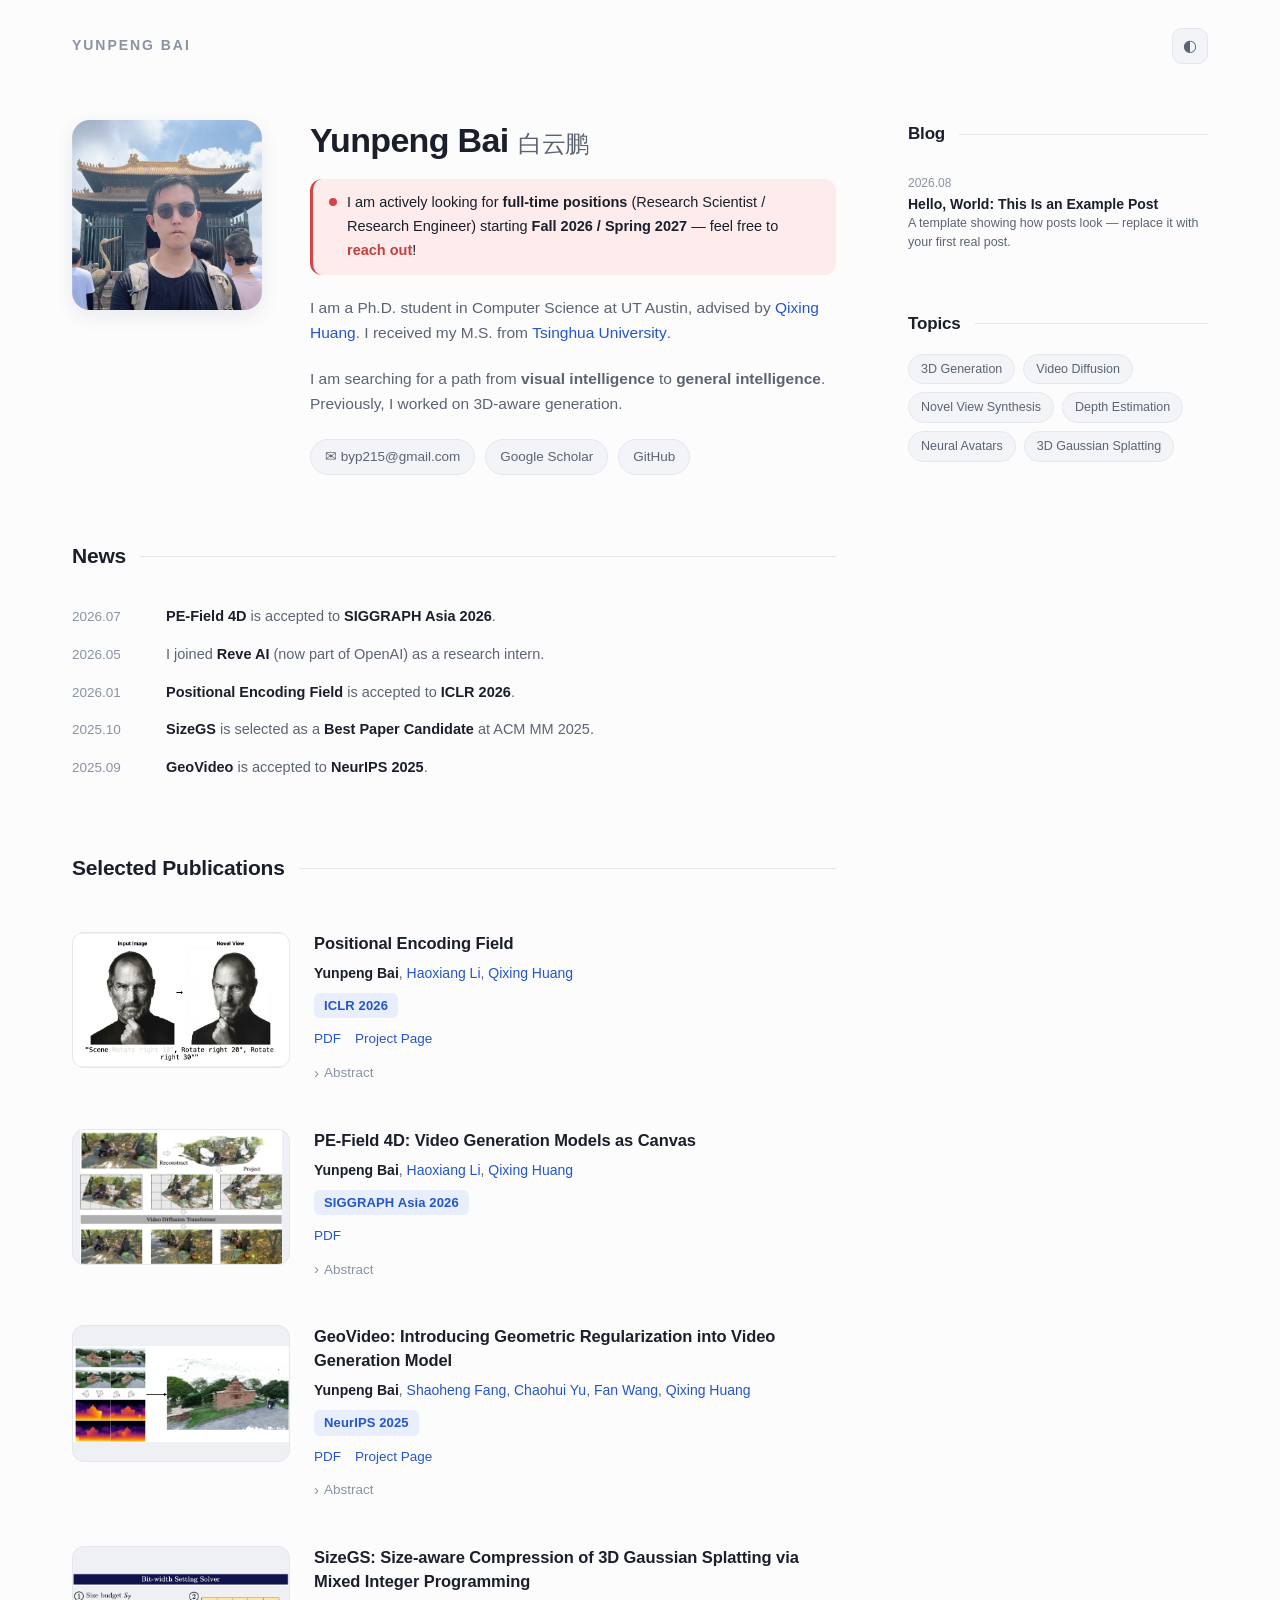
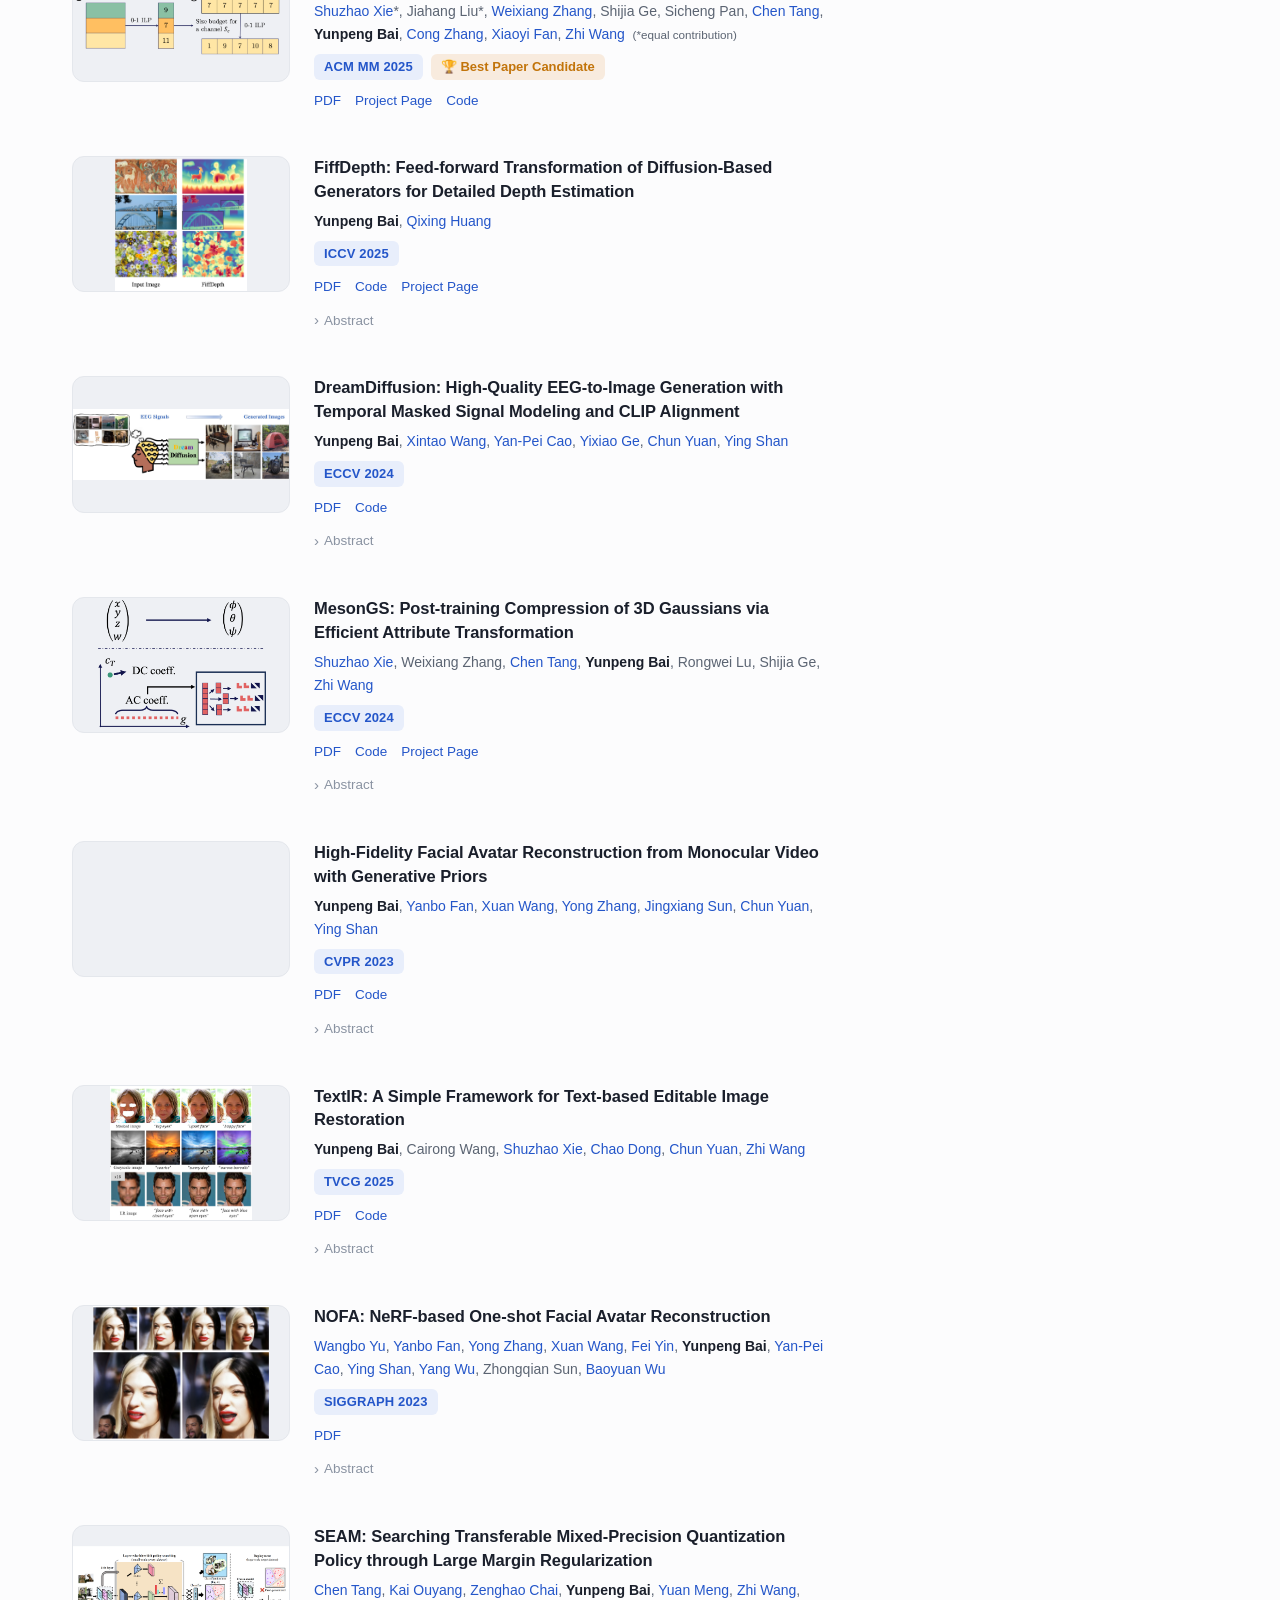
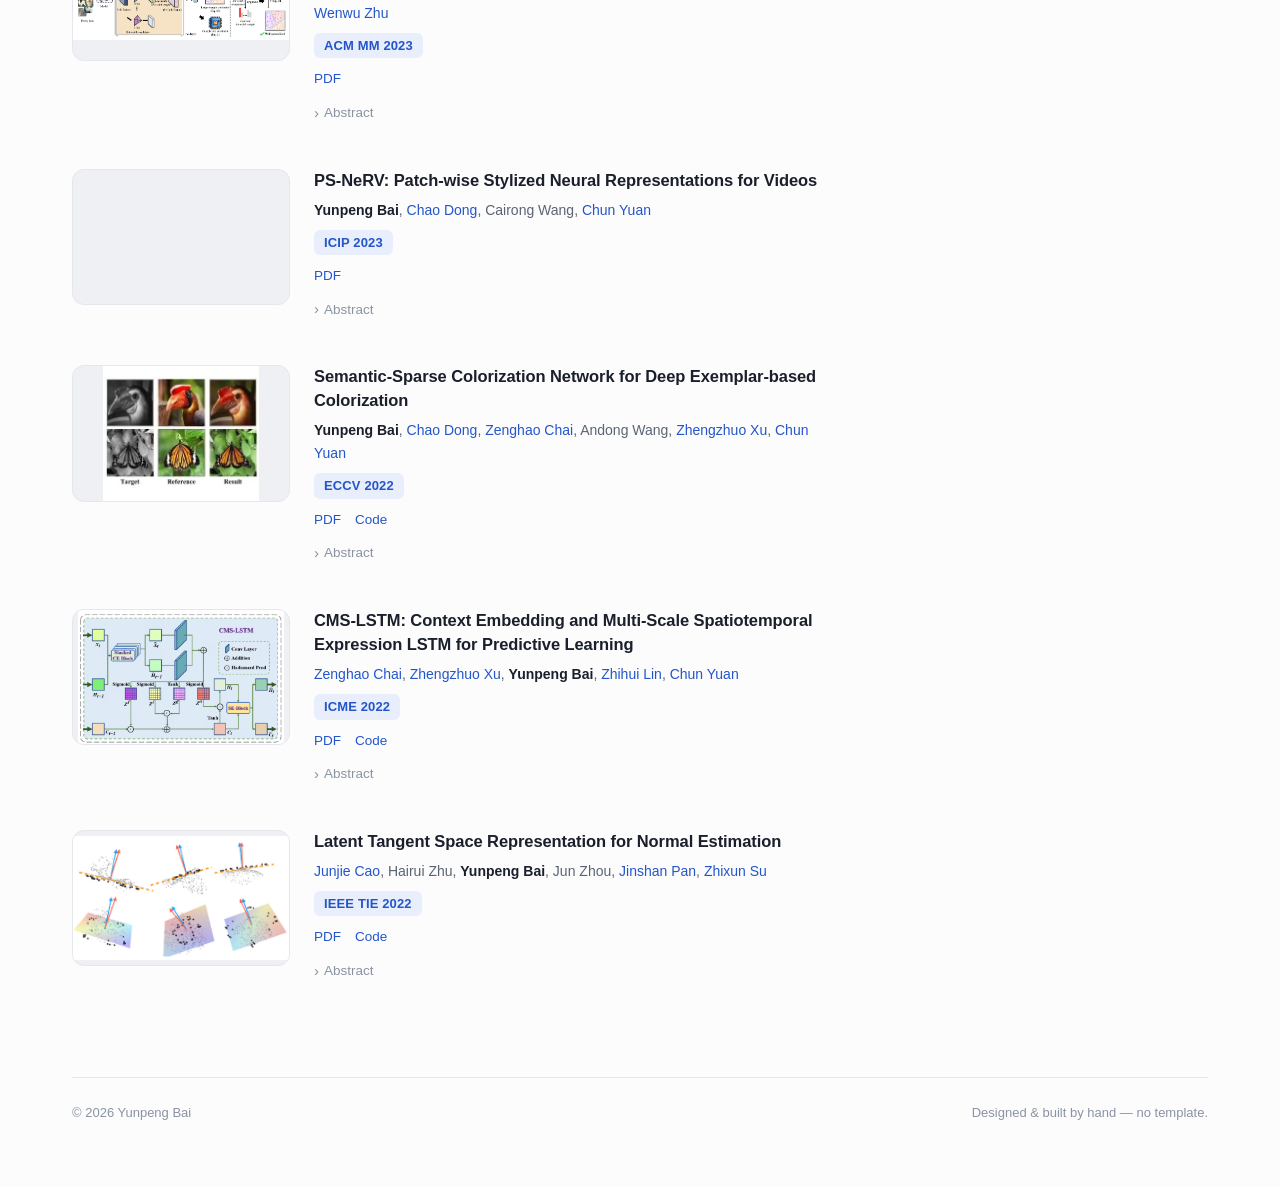
==== index.html @ dd33b870 "Add files via upload" ====
<!DOCTYPE html>
<html lang="en">
<head>
  <meta charset="UTF-8">
  <meta name="author" content="Yunpeng Bai">
  <meta name="description" content="Yunpeng Bai's Homepage">
  <meta name="keywords" content="Yunpeng Bai,白云鹏,homepage,主页,computer vision,UT Austin,Tsinghua,image generation,video generation,neural rendering">
  <meta name="viewport" content="width=device-width, initial-scale=1">
  <title>Yunpeng Bai (白云鹏)</title>
  <link rel="stylesheet" type="text/css" href="stylesheet.css">
  <script>
    // Apply saved / system theme before paint to avoid flashing
    (function () {
      var saved = localStorage.getItem("theme");
      var theme = saved || (window.matchMedia("(prefers-color-scheme: dark)").matches ? "dark" : "light");
      document.documentElement.setAttribute("data-theme", theme);
    })();
  </script>
</head>

<body>
  <div class="container">

    <header class="site-header">
      <span class="logo">YUNPENG BAI</span>
      <button class="theme-toggle" id="themeToggle" aria-label="Toggle dark mode" title="Toggle theme">◐</button>
    </header>

    <div class="layout">
    <div class="main-col">

    <!-- ================= Intro ================= -->
    <div class="intro">
      <div class="portrait">
        <img src="images/yunpeng.jpg" alt="Portrait of Yunpeng Bai">
      </div>
      <div class="intro-text">
        <h1>Yunpeng Bai<span class="cn">白云鹏</span></h1>
        <!-- <p class="tagline">Making machines see, imagine, and build the visual world in 3D.</p> -->
        <div class="hiring-banner">
          <span class="dot" aria-hidden="true"></span>
          <span>I am actively looking for <b>full-time positions</b> (Research Scientist / Research Engineer) starting <b>Fall 2026 / Spring 2027</b> — feel free to <a href="mailto:byp215@gmail.com">reach out</a>!</span>
        </div>
        <p class="bio">
          I am a Ph.D. student in Computer Science at UT Austin, advised by
          <a href="https://www.cs.utexas.edu/~huangqx/">Qixing Huang</a>.
          I received my M.S. from <a href="https://www.tsinghua.edu.cn/en/">Tsinghua University</a>.
        </p>
        <p class="bio">
          I am searching for a path from <b>visual intelligence</b> to <b>general intelligence</b>.
          Previously, I worked on 3D-aware generation.
        </p>
        <!-- Full bio, kept for later:
        <p class="bio">
          I am a Ph.D. student in Computer Science at UT Austin, advised by
          <a href="https://www.cs.utexas.edu/~huangqx/">Qixing Huang</a>.
          My interests lie in using computer algorithms to create visually striking content, with a recent focus on
          3D foundational models and 3D visual content generation.
          I previously graduated with a master's degree from <a href="https://www.tsinghua.edu.cn/en/">Tsinghua University</a>,
          where I was an outstanding graduate. During my time at Tsinghua, I interned extensively at
          <a href="https://ai.tencent.com/ailab/en/index">Tencent AI Lab</a>, where I had the privilege of working with
          several distinguished researchers, including <a href="https://xuanwangvc.github.io/">Xuan Wang</a>,
          <a href="https://yzhang2016.github.io/">Yong Zhang</a>, <a href="https://xinntao.github.io/">Xintao Wang</a> and
          <a href="https://yanpei.me/">Yan-Pei Cao</a>.
          I also work closely with Prof. <a href="https://scholar.google.com.hk/citations?user=OSDCB0UAAAAJ" target="_blank" rel="noopener">Chao Dong</a>.
        </p>
        -->

        <div class="contact-row">
          <a href="mailto:byp215@gmail.com">✉ byp215@gmail.com</a>
          <a href="https://scholar.google.com/citations?user=OJNkfm8AAAAJ&hl=en">Google Scholar</a>
          <a href="https://github.com/yunpeng1998">GitHub</a>
        </div>
      </div>
    </div>

    <!-- ================= News ================= -->
    <section id="news">
      <h2 class="section-title">News</h2>
      <ul class="news-list">
        <li><span class="date">2026.07</span><span class="what"><b>PE-Field 4D</b> is accepted to <b>SIGGRAPH Asia 2026</b>.</span></li>
        <li><span class="date">2026.05</span><span class="what">I joined <a href="https://blog.reve.com/posts/a-new-chapter-for-reve/"><b>Reve AI</b></a> (now part of OpenAI) as a research intern.</span></li>
        <li><span class="date">2026.01</span><span class="what"><b>Positional Encoding Field</b> is accepted to <b>ICLR 2026</b>.</span></li>
        <li><span class="date">2025.10</span><span class="what"><b>SizeGS</b> is selected as a <b>Best Paper Candidate</b> at ACM MM 2025.</span></li>
        <li><span class="date">2025.09</span><span class="what"><b>GeoVideo</b> is accepted to <b>NeurIPS 2025</b>.</span></li>
      </ul>
    </section>

    <!-- ================= Publications ================= -->
    <section id="publications">
      <h2 class="section-title">Selected Publications</h2>

      <article class="pub">
        <div class="pub-thumb"><img src="images/pe-field.png" alt="Positional Encoding Field"></div>
        <div class="pub-body">
          <h3 class="pub-title"><a href="https://proceedings.iclr.cc/paper_files/paper/2026/hash/88f00376aedb947af123a7868fce3e58-Abstract-Conference.html">Positional Encoding Field</a></h3>
          <p class="pub-authors"><span class="me">Yunpeng Bai</span>, <a href="https://resume.haoxiang.org/">Haoxiang Li</a>, <a href="https://www.cs.utexas.edu/~huangqx/">Qixing Huang</a></p>
          <p class="pub-venue"><span class="venue-tag">ICLR 2026</span></p>
          <p class="pub-links">
            <a href="https://proceedings.iclr.cc/paper_files/paper/2026/hash/88f00376aedb947af123a7868fce3e58-Abstract-Conference.html">PDF</a>
            <a href="https://yunpeng1998.github.io/PE-Field-HomePage/">Project Page</a>
          </p>
          <details class="pub-abstract">
            <summary>Abstract</summary>
            <p>We revisit how DiTs organize visual content and discover that patch tokens exhibit a surprising degree of independence: even when PEs are perturbed, DiTs still produce globally coherent outputs, indicating that spatial coherence is primarily governed by PEs. Motivated by this finding, we introduce the Positional Encoding Field (PE-Field), which extends positional encodings from the 2D plane to a structured 3D field. PE-Field incorporates depth-aware encodings for volumetric reasoning and hierarchical encodings for fine-grained sub-patch control, enabling DiTs to model geometry directly in 3D space. Our PE-Field–augmented DiT achieves state-of-the-art performance on single-image novel view synthesis and generalizes to controllable spatial image editing.</p>
          </details>
        </div>
      </article>

      <article class="pub">
        <div class="pub-thumb"><img src="images/papers_2556s2-file2.jpg" alt="PE-Field 4D"></div>
        <div class="pub-body">
          <h3 class="pub-title"><a href="https://arxiv.org/abs/2607.15667">PE-Field 4D: Video Generation Models as Canvas</a></h3>
          <p class="pub-authors"><span class="me">Yunpeng Bai</span>, <a href="https://resume.haoxiang.org/">Haoxiang Li</a>, <a href="https://www.cs.utexas.edu/~huangqx/">Qixing Huang</a></p>
          <p class="pub-venue"><span class="venue-tag">SIGGRAPH Asia 2026</span></p>
          <p class="pub-links">
            <a href="https://arxiv.org/abs/2607.15667">PDF</a>
          </p>
          <details class="pub-abstract">
            <summary>Abstract</summary>
            <p>We revisit the role of positional encoding in video diffusion transformers and show that it provides a useful spatial bias for geometry-aware control. If reference tokens are encoded according to their projected locations in the target view, the denoising model is encouraged to retrieve content from position-aligned regions of the input video. Building on this observation, we introduce a geometry-aware cross-attention mechanism that enables target video latent tokens to attend to structured context tokens derived from reference images or frames, with a projected positional encoding scheme that combines target-view 2D reprojection with depth-aware disambiguation.</p>
          </details>
        </div>
      </article>

      <article class="pub">
        <div class="pub-thumb"><img src="images/GeoVideo.png" alt="GeoVideo"></div>
        <div class="pub-body">
          <h3 class="pub-title"><a href="https://neurips.cc/virtual/2025/poster/117160">GeoVideo: Introducing Geometric Regularization into Video Generation Model</a></h3>
          <p class="pub-authors"><span class="me">Yunpeng Bai</span>, <a href="https://bshfang.github.io/">Shaoheng Fang</a>, <a href="https://richardych.github.io/">Chaohui Yu</a>, <a href="https://scholar.google.com/citations?user=WCRGTHsAAAAJ&hl=en">Fan Wang</a>, <a href="https://www.cs.utexas.edu/~huangqx/">Qixing Huang</a></p>
          <p class="pub-venue"><span class="venue-tag">NeurIPS 2025</span></p>
          <p class="pub-links">
            <a href="https://neurips.cc/virtual/2025/poster/117160">PDF</a>
            <a href="https://geovideo.github.io/GeoVideo/">Project Page</a>
          </p>
          <details class="pub-abstract">
            <summary>Abstract</summary>
            <p>We introduce geometric regularization losses into video generation by augmenting latent diffusion models with per-frame depth prediction. We adopt depth as the geometric representation because of the great progress in depth prediction and its compatibility with image-based latent encoders. To enforce structural consistency over time, we propose a multi-view geometric loss that aligns the predicted depth maps across frames within a shared 3D coordinate system.</p>
          </details>
        </div>
      </article>

      <article class="pub">
        <div class="pub-thumb"><img src="images/25-mm-sizegs.png" alt="SizeGS"></div>
        <div class="pub-body">
          <h3 class="pub-title"><a href="./data/25-mm-sizegs.pdf">SizeGS: Size-aware Compression of 3D Gaussian Splatting via Mixed Integer Programming</a></h3>
          <p class="pub-authors"><a href="https://shuzhaoxie.github.io/">Shuzhao Xie</a>*, Jiahang Liu*, <a href="https://weixiang-zhang.github.io">Weixiang Zhang</a>, Shijia Ge, Sicheng Pan, <a href="https://www.chentang.cc">Chen Tang</a>, <span class="me">Yunpeng Bai</span>, <a href="https://scholar.google.com/citations?user=hTBtRI0AAAAJ&hl=en">Cong Zhang</a>, <a href="https://scholar.google.com/citations?hl=en&user=z2EohmgAAAAJ&view_op=list_works&sortby=pubdate">Xiaoyi Fan</a>, <a href="http://zwang.inflexionlab.org">Zhi Wang</a> &nbsp;<small>(*equal contribution)</small></p>
          <p class="pub-venue"><span class="venue-tag">ACM MM 2025</span><a class="award-tag" href="https://whova.com/embedded/session/sa54pNCpHUFy1OTIEiEzceQu5kPuSm3dYlEnqAJdV4o%3D/4938072/?widget=primary">🏆 Best Paper Candidate</a></p>
          <p class="pub-links">
            <a href="./data/25-mm-sizegs.pdf">PDF</a>
            <a href="https://shuzhaoxie.github.io/sizegs/">Project Page</a>
            <a href="https://github.com/mmlab-sigs/sizegs">Code</a>
          </p>
        </div>
      </article>

      <article class="pub">
        <div class="pub-thumb"><img src="images/fiffdepth.png" alt="FiffDepth"></div>
        <div class="pub-body">
          <h3 class="pub-title"><a href="https://arxiv.org/abs/2412.00671">FiffDepth: Feed-forward Transformation of Diffusion-Based Generators for Detailed Depth Estimation</a></h3>
          <p class="pub-authors"><span class="me">Yunpeng Bai</span>, <a href="https://www.cs.utexas.edu/~huangqx/">Qixing Huang</a></p>
          <p class="pub-venue"><span class="venue-tag">ICCV 2025</span></p>
          <p class="pub-links">
            <a href="https://arxiv.org/abs/2412.00671">PDF</a>
            <a href="https://github.com/yunpeng1998/FiffDepth/">Code</a>
            <a href="https://yunpeng1998.github.io/FiffDepth/">Project Page</a>
          </p>
          <details class="pub-abstract">
            <summary>Abstract</summary>
            <p>We propose an efficient monocular depth estimation approach named FiffDepth, whose key feature is its use of diffusion priors. It transforms diffusion-based image generators into a feed-forward architecture for detailed depth estimation, preserving key generative features and integrating the strong generalization capabilities of models like DINOv2. FiffDepth achieves exceptional accuracy, stability, and fine-grained detail against state-of-the-art MDE approaches.</p>
          </details>
        </div>
      </article>

      <article class="pub">
        <div class="pub-thumb"><img src="images/dreamdiffusion.jpg" alt="DreamDiffusion"></div>
        <div class="pub-body">
          <h3 class="pub-title"><a href="https://arxiv.org/abs/2306.16934">DreamDiffusion: High-Quality EEG-to-Image Generation with Temporal Masked Signal Modeling and CLIP Alignment</a></h3>
          <p class="pub-authors"><span class="me">Yunpeng Bai</span>, <a href="https://xinntao.github.io/">Xintao Wang</a>, <a href="https://yanpei.me/">Yan-Pei Cao</a>, <a href="https://geyixiao.com/">Yixiao Ge</a>, <a href="https://www.sigs.tsinghua.edu.cn/yc2_en/main.htm">Chun Yuan</a>, <a href="https://scholar.google.com/citations?user=4oXBp9UAAAAJ&hl=en">Ying Shan</a></p>
          <p class="pub-venue"><span class="venue-tag">ECCV 2024</span></p>
          <p class="pub-links">
            <a href="https://arxiv.org/abs/2306.16934">PDF</a>
            <a href="https://github.com/bbaaii/DreamDiffusion">Code</a>
          </p>
          <details class="pub-abstract">
            <summary>Abstract</summary>
            <p>DreamDiffusion is the first method for generating high-quality images directly from brain electroencephalogram (EEG) signals, without the need to translate thoughts into text.</p>
          </details>
        </div>
      </article>

      <article class="pub">
        <div class="pub-thumb"><img src="images/24-eccv-mesongs.png" alt="MesonGS"></div>
        <div class="pub-body">
          <h3 class="pub-title"><a href="data/24-eccv-mesongs.pdf">MesonGS: Post-training Compression of 3D Gaussians via Efficient Attribute Transformation</a></h3>
          <p class="pub-authors"><a href="https://shuzhaoxie.github.io/">Shuzhao Xie</a>, Weixiang Zhang, <a href="https://www.chentang.cc">Chen Tang</a>, <span class="me">Yunpeng Bai</span>, Rongwei Lu, Shijia Ge, <a href="http://zwang.inflexionlab.org">Zhi Wang</a></p>
          <p class="pub-venue"><span class="venue-tag">ECCV 2024</span></p>
          <p class="pub-links">
            <a href="data/24-eccv-mesongs.pdf">PDF</a>
            <a href="https://github.com/ShuzhaoXie/MesonGS">Code</a>
            <a href="https://shuzhaoxie.github.io/mesongs/">Project Page</a>
          </p>
          <details class="pub-abstract">
            <summary>Abstract</summary>
            <p>MesonGS is a codec for post-training compression of 3D Gaussians. We introduce a measurement criterion that considers both view-dependent and view-independent factors to assess the impact of each Gaussian point on the rendering output, enabling the removal of insignificant points, and decrease the entropy of attributes through two transformations that complement subsequent entropy coding to enhance the compression rate.</p>
          </details>
        </div>
      </article>

      <article class="pub">
        <div class="pub-thumb">
          <video playsinline autoplay loop muted preload="metadata">
            <source src="images/HFA-GP.mp4">
          </video>
        </div>
        <div class="pub-body">
          <h3 class="pub-title"><a href="https://openaccess.thecvf.com/content/CVPR2023/html/Bai_High-Fidelity_Facial_Avatar_Reconstruction_From_Monocular_Video_With_Generative_Priors_CVPR_2023_paper.html">High-Fidelity Facial Avatar Reconstruction from Monocular Video with Generative Priors</a></h3>
          <p class="pub-authors"><span class="me">Yunpeng Bai</span>, <a href="https://sites.google.com/site/yanbofan0124/">Yanbo Fan</a>, <a href="https://xuanwangvc.github.io/">Xuan Wang</a>, <a href="https://yzhang2016.github.io/">Yong Zhang</a>, <a href="https://mrtornado24.github.io/">Jingxiang Sun</a>, <a href="https://www.sigs.tsinghua.edu.cn/yc2_en/main.htm">Chun Yuan</a>, <a href="https://scholar.google.com/citations?user=4oXBp9UAAAAJ&hl=en">Ying Shan</a></p>
          <p class="pub-venue"><span class="venue-tag">CVPR 2023</span></p>
          <p class="pub-links">
            <a href="https://openaccess.thecvf.com/content/CVPR2023/html/Bai_High-Fidelity_Facial_Avatar_Reconstruction_From_Monocular_Video_With_Generative_Priors_CVPR_2023_paper.html">PDF</a>
            <a href="https://github.com/bbaaii/HFA-GP">Code</a>
          </p>
          <details class="pub-abstract">
            <summary>Abstract</summary>
            <p>We propose a new method for NeRF-based facial avatar reconstruction that utilizes 3D-aware generative priors. Different from existing works that depend on a conditional deformation field for dynamic modeling, we propose to learn a personalized generative prior, formulated as a local and low-dimensional subspace in the latent space of a 3D-GAN.</p>
          </details>
        </div>
      </article>

      <article class="pub">
        <div class="pub-thumb"><img src="images/TextIR.png" alt="TextIR"></div>
        <div class="pub-body">
          <h3 class="pub-title"><a href="https://arxiv.org/abs/2302.14736">TextIR: A Simple Framework for Text-based Editable Image Restoration</a></h3>
          <p class="pub-authors"><span class="me">Yunpeng Bai</span>, Cairong Wang, <a href="https://shuzhaoxie.github.io/">Shuzhao Xie</a>, <a href="https://scholar.google.com.hk/citations?user=OSDCB0UAAAAJ" target="_blank" rel="noopener">Chao Dong</a>, <a href="https://www.sigs.tsinghua.edu.cn/yc2_en/main.htm">Chun Yuan</a>, <a href="http://zwang.inflexionlab.org">Zhi Wang</a></p>
          <p class="pub-venue"><span class="venue-tag">TVCG 2025</span></p>
          <p class="pub-links">
            <a href="https://arxiv.org/abs/2302.14736">PDF</a>
            <a href="https://github.com/yunpeng1998/TextIR">Code</a>
          </p>
          <details class="pub-abstract">
            <summary>Abstract</summary>
            <p>We design an effective framework that allows the user to control the restoration process of degraded images with text descriptions, using CLIP's text-image feature compatibility to alleviate the difficulty of fusing text and image features. Our framework can be used for various image restoration tasks, including image inpainting, super-resolution, and colorization.</p>
          </details>
        </div>
      </article>

      <article class="pub">
        <div class="pub-thumb"><img src="images/NOFA.png" alt="NOFA"></div>
        <div class="pub-body">
          <h3 class="pub-title"><a href="https://arxiv.org/pdf/2307.03441.pdf">NOFA: NeRF-based One-shot Facial Avatar Reconstruction</a></h3>
          <p class="pub-authors"><a href="https://scholar.google.com/citations?user=UOE8-qsAAAAJ&hl=zh-CN">Wangbo Yu</a>, <a href="https://sites.google.com/site/yanbofan0124/">Yanbo Fan</a>, <a href="https://yzhang2016.github.io/">Yong Zhang</a>, <a href="https://xuanwangvc.github.io/">Xuan Wang</a>, <a href="https://feiiyin.github.io/">Fei Yin</a>, <span class="me">Yunpeng Bai</span>, <a href="https://yanpei.me/">Yan-Pei Cao</a>, <a href="https://scholar.google.com/citations?user=4oXBp9UAAAAJ&hl=en">Ying Shan</a>, <a href="https://scholar.google.com/citations?user=T-HaQ84AAAAJ&hl=en">Yang Wu</a>, Zhongqian Sun, <a href="https://sites.google.com/site/baoyuanwu2015/home">Baoyuan Wu</a></p>
          <p class="pub-venue"><span class="venue-tag">SIGGRAPH 2023</span></p>
          <p class="pub-links">
            <a href="https://arxiv.org/pdf/2307.03441.pdf">PDF</a>
          </p>
          <details class="pub-abstract">
            <summary>Abstract</summary>
            <p>We propose a one-shot 3D facial avatar reconstruction framework, which only requires a single source image to reconstruct a high-fidelity 3D facial avatar, by leveraging the rich generative prior of 3D GANs and developing an efficient encoder-decoder network.</p>
          </details>
        </div>
      </article>

      <article class="pub">
        <div class="pub-thumb"><img src="images/SEAM.png" alt="SEAM"></div>
        <div class="pub-body">
          <h3 class="pub-title"><a href="https://arxiv.org/pdf/2302.06845.pdf">SEAM: Searching Transferable Mixed-Precision Quantization Policy through Large Margin Regularization</a></h3>
          <p class="pub-authors"><a href="https://www.chentang.cc">Chen Tang</a>, <a href="https://scholar.google.com/citations?user=Zq7-VzwAAAAJ&hl=en">Kai Ouyang</a>, <a href="https://zenghaochai.com/">Zenghao Chai</a>, <span class="me">Yunpeng Bai</span>, <a href="https://mengyuan404.github.io/">Yuan Meng</a>, <a href="http://zwang.inflexionlab.org">Zhi Wang</a>, <a href="https://scholar.google.com/citations?user=7t2jzpgAAAAJ&hl=en">Wenwu Zhu</a></p>
          <p class="pub-venue"><span class="venue-tag">ACM MM 2023</span></p>
          <p class="pub-links">
            <a href="https://arxiv.org/pdf/2302.06845.pdf">PDF</a>
          </p>
          <details class="pub-abstract">
            <summary>Abstract</summary>
            <p>We propose to search the effective mixed-precision quantization policy by using a small proxy dataset for a model trained on a large-scale one, breaking the routine that requires a consistent dataset at model training and MPQ policy search time, which significantly improves MPQ searching efficiency.</p>
          </details>
        </div>
      </article>

      <article class="pub">
        <div class="pub-thumb">
          <video playsinline autoplay loop muted preload="metadata">
            <source src="images/PS-NeRV.mp4">
          </video>
        </div>
        <div class="pub-body">
          <h3 class="pub-title"><a href="https://arxiv.org/abs/2208.03742">PS-NeRV: Patch-wise Stylized Neural Representations for Videos</a></h3>
          <p class="pub-authors"><span class="me">Yunpeng Bai</span>, <a href="https://scholar.google.com.hk/citations?user=OSDCB0UAAAAJ" target="_blank" rel="noopener">Chao Dong</a>, Cairong Wang, <a href="https://www.sigs.tsinghua.edu.cn/yc2_en/main.htm">Chun Yuan</a></p>
          <p class="pub-venue"><span class="venue-tag">ICIP 2023</span></p>
          <p class="pub-links">
            <a href="https://arxiv.org/abs/2208.03742">PDF</a>
          </p>
          <details class="pub-abstract">
            <summary>Abstract</summary>
            <p>We study how to represent a video with implicit neural representations (INRs) and propose a patch-wise solution, PS-NeRV, which represents videos as a function of patches and the corresponding patch coordinates. It naturally inherits the advantages of image-wise methods and achieves excellent reconstruction performance with fast decoding speed.</p>
          </details>
        </div>
      </article>

      <article class="pub">
        <div class="pub-thumb"><img src="images/eccv2022.jpg" alt="SSCN"></div>
        <div class="pub-body">
          <h3 class="pub-title"><a href="https://arxiv.org/pdf/2112.01335.pdf">Semantic-Sparse Colorization Network for Deep Exemplar-based Colorization</a></h3>
          <p class="pub-authors"><span class="me">Yunpeng Bai</span>, <a href="https://scholar.google.com.hk/citations?user=OSDCB0UAAAAJ" target="_blank" rel="noopener">Chao Dong</a>, <a href="https://zenghaochai.com/">Zenghao Chai</a>, Andong Wang, <a href="https://xuzhengzhuo.com/">Zhengzhuo Xu</a>, <a href="https://www.sigs.tsinghua.edu.cn/yc2_en/main.htm">Chun Yuan</a></p>
          <p class="pub-venue"><span class="venue-tag">ECCV 2022</span></p>
          <p class="pub-links">
            <a href="https://arxiv.org/pdf/2112.01335.pdf">PDF</a>
            <a href="https://github.com/bbaaii/SSC-Net">Code</a>
          </p>
          <details class="pub-abstract">
            <summary>Abstract</summary>
            <p>We propose the Semantic-Sparse Colorization Network (SSCN) to transfer both the global image style and detailed semantic-related colors to gray-scale images in a coarse-to-fine manner, perfectly balancing global and local colors while alleviating the ambiguous matching problem.</p>
          </details>
        </div>
      </article>

      <article class="pub">
        <div class="pub-thumb"><img src="images/cms-lstm.png" alt="CMS-LSTM"></div>
        <div class="pub-body">
          <h3 class="pub-title"><a href="https://arxiv.org/pdf/2102.03586.pdf">CMS-LSTM: Context Embedding and Multi-Scale Spatiotemporal Expression LSTM for Predictive Learning</a></h3>
          <p class="pub-authors"><a href="https://zenghaochai.com/">Zenghao Chai</a>, <a href="https://xuzhengzhuo.com/">Zhengzhuo Xu</a>, <span class="me">Yunpeng Bai</span>, <a href="https://scholar.google.com/citations?user=t4et8FEAAAAJ&hl=en">Zhihui Lin</a>, <a href="https://www.sigs.tsinghua.edu.cn/yc2_en/main.htm">Chun Yuan</a></p>
          <p class="pub-venue"><span class="venue-tag">ICME 2022</span></p>
          <p class="pub-links">
            <a href="https://arxiv.org/pdf/2102.03586.pdf">PDF</a>
            <a href="https://github.com/czh-98/CMS-LSTM">Code</a>
          </p>
          <details class="pub-abstract">
            <summary>Abstract</summary>
            <p>To tackle increasing ambiguity during forecasting, CMS-LSTM focuses on context correlations and multi-scale spatiotemporal flow with fine-grained local details, containing two elaborately designed blocks: Context Embedding (CE) for abundant context interactions and Spatiotemporal Expression (SE) for multi-scale spatiotemporal expression in hidden states.</p>
          </details>
        </div>
      </article>

      <article class="pub">
        <div class="pub-thumb"><img src="images/TRNet.png" alt="TRNet"></div>
        <div class="pub-body">
          <h3 class="pub-title"><a href="https://ieeexplore.ieee.org/abstract/document/9339852">Latent Tangent Space Representation for Normal Estimation</a></h3>
          <p class="pub-authors"><a href="https://jjcao.github.io/">Junjie Cao</a>, Hairui Zhu, <span class="me">Yunpeng Bai</span>, Jun Zhou, <a href="https://jspan.github.io/">Jinshan Pan</a>, <a href="http://faculty.dlut.edu.cn/ZhixunSu/en/index.htm">Zhixun Su</a></p>
          <p class="pub-venue"><span class="venue-tag">IEEE TIE 2022</span></p>
          <p class="pub-links">
            <a href="https://ieeexplore.ieee.org/abstract/document/9339852">PDF</a>
            <a href="https://github.com/jjcao/TRNET19">Code</a>
          </p>
          <details class="pub-abstract">
            <summary>Abstract</summary>
            <p>We propose a simple deep network, TRNet, to estimate normal vectors based on a latent tangent space representation learned in the network. For each query point, the representation is a set of latent points spanning its tangent plane, generated using only the coordinates of its neighbors and regularized by a differentiable RANSAC-like component.</p>
          </details>
        </div>
      </article>

    </section>

    </div><!-- /main-col -->

    <!-- ================= Sidebar ================= -->
    <aside class="side-col">

      <section id="blog" class="side-section">
        <h2 class="section-title">Blog</h2>
        <ul class="blog-list">
          <!-- To add a post: copy blog/hello-world.html, edit it, then copy the <li> below and update it. Newest first. -->
          <li>
            <a class="blog-item" href="blog/hello-world.html">
              <span class="blog-date">2026.08</span>
              <span class="blog-title">Hello, World: This Is an Example Post</span>
              <span class="blog-excerpt">A template showing how posts look — replace it with your first real post.</span>
            </a>
          </li>
        </ul>
      </section>

      <section id="topics" class="side-section">
        <h2 class="section-title">Topics</h2>
        <div class="tag-cloud">
          <span class="tag">3D Generation</span>
          <span class="tag">Video Diffusion</span>
          <span class="tag">Novel View Synthesis</span>
          <span class="tag">Depth Estimation</span>
          <span class="tag">Neural Avatars</span>
          <span class="tag">3D Gaussian Splatting</span>
        </div>
      </section>

    </aside>
    </div><!-- /layout -->

    <footer class="site-footer">
      <span>© 2026 Yunpeng Bai</span>
      <span>Designed &amp; built by hand — no template.</span>
    </footer>

  </div>

  <script>
    // Theme toggle
    (function () {
      var btn = document.getElementById("themeToggle");
      btn.addEventListener("click", function () {
        var root = document.documentElement;
        var next = root.getAttribute("data-theme") === "dark" ? "light" : "dark";
        root.setAttribute("data-theme", next);
        localStorage.setItem("theme", next);
      });
    })();
  </script>
</body>
</html>
---- stylesheet.css ----
/* ==========================================================
   Yunpeng Bai — personal homepage
   Cool, modern, minimal. One accent color, generous whitespace.
   ========================================================== */

:root {
  --bg: #fcfcfd;
  --bg-panel: #f2f4f7;
  --text: #1a1f2b;
  --text-muted: #5b6472;
  --text-faint: #8a93a2;
  --accent: #2456c9;
  --accent-soft: #e8eefb;
  --border: #e4e7ec;
  --thumb-bg: #eef0f4;
  --shadow: 0 1px 2px rgba(16, 24, 40, .04);
  --shadow-hover: 0 6px 20px rgba(16, 24, 40, .08);
}

[data-theme="dark"] {
  --bg: #0f1218;
  --bg-panel: #171c25;
  --text: #e6e9ef;
  --text-muted: #9aa4b2;
  --text-faint: #6c7684;
  --accent: #7da4f2;
  --accent-soft: #1b2740;
  --border: #262d39;
  --thumb-bg: #1b212c;
  --shadow: 0 1px 2px rgba(0, 0, 0, .3);
  --shadow-hover: 0 6px 20px rgba(0, 0, 0, .45);
}

* { box-sizing: border-box; }

html { scroll-behavior: smooth; }

body {
  margin: 0;
  background: var(--bg);
  color: var(--text);
  font-family: -apple-system, BlinkMacSystemFont, "Segoe UI", "Inter", "Helvetica Neue", Arial, "PingFang SC", "Microsoft YaHei", sans-serif;
  font-size: 15.5px;
  line-height: 1.65;
  -webkit-font-smoothing: antialiased;
  transition: background .25s ease, color .25s ease;
}

.container {
  max-width: 1200px;
  margin: 0 auto;
  padding: 0 32px 64px;
}

/* ---------- two-column layout ---------- */

.layout {
  display: grid;
  grid-template-columns: minmax(0, 1fr) 300px;
  gap: 72px;
  align-items: start;
}

.main-col { min-width: 0; }

.side-col {
  position: sticky;
  top: 32px;
  margin-top: 56px;
  display: flex;
  flex-direction: column;
  gap: 8px;
}

a {
  color: var(--accent);
  text-decoration: none;
  transition: opacity .15s ease;
}

a:hover { opacity: .75; }

/* ---------- header ---------- */

.site-header {
  display: flex;
  align-items: center;
  justify-content: space-between;
  padding: 28px 0 0;
}

.site-header .logo {
  font-size: 14px;
  font-weight: 600;
  letter-spacing: .14em;
  text-transform: uppercase;
  color: var(--text-faint);
  user-select: none;
}

.theme-toggle {
  border: 1px solid var(--border);
  background: var(--bg-panel);
  color: var(--text-muted);
  width: 36px;
  height: 36px;
  border-radius: 10px;
  cursor: pointer;
  font-size: 16px;
  line-height: 1;
  display: inline-flex;
  align-items: center;
  justify-content: center;
  transition: border-color .15s ease, transform .15s ease;
}

.theme-toggle:hover { border-color: var(--accent); transform: translateY(-1px); }

/* ---------- intro ---------- */

.intro {
  display: flex;
  gap: 48px;
  align-items: flex-start;
  margin-top: 56px;
}

.intro-text { flex: 1 1 auto; min-width: 0; }

.intro h1 {
  margin: 0;
  font-size: 34px;
  font-weight: 700;
  letter-spacing: -.02em;
  line-height: 1.2;
}

.intro h1 .cn {
  font-weight: 400;
  color: var(--text-muted);
  font-size: 24px;
  margin-left: 10px;
}

.intro .tagline {
  margin: 10px 0 0;
  color: var(--accent);
  font-size: 15px;
  font-weight: 500;
}

.hiring-banner {
  margin-top: 18px;
  display: flex;
  align-items: flex-start;
  gap: 10px;
  padding: 12px 16px;
  border-radius: 12px;
  background: #fdeceb;
  border-left: 3px solid #d64545;
  font-size: 14.5px;
  color: var(--text);
}

[data-theme="dark"] .hiring-banner {
  background: #3a1f1e;
  border-left-color: #e06c6c;
}

.hiring-banner b { font-weight: 650; }

.hiring-banner a { font-weight: 600; color: #c73e3e; }

[data-theme="dark"] .hiring-banner a { color: #f09a9a; }

.hiring-banner .dot {
  flex: none;
  width: 8px;
  height: 8px;
  border-radius: 50%;
  background: #d64545;
  margin-top: 7px;
  animation: pulse 2s ease-in-out infinite;
}

@keyframes pulse {
  0%, 100% { box-shadow: 0 0 0 0 rgba(214, 69, 69, .45); }
  50% { box-shadow: 0 0 0 5px rgba(214, 69, 69, 0); }
}

.intro .bio {
  margin-top: 20px;
  color: var(--text-muted);
}

.intro .bio a { font-weight: 500; }

.contact-row {
  margin-top: 22px;
  display: flex;
  flex-wrap: wrap;
  gap: 10px;
}

.contact-row a {
  display: inline-flex;
  align-items: center;
  gap: 6px;
  padding: 6px 14px;
  border: 1px solid var(--border);
  border-radius: 999px;
  font-size: 13.5px;
  font-weight: 500;
  color: var(--text-muted);
  background: var(--bg-panel);
  transition: border-color .15s ease, color .15s ease;
}

.contact-row a:hover { border-color: var(--accent); color: var(--accent); opacity: 1; }

.portrait {
  flex: 0 0 190px;
}

.portrait img {
  width: 190px;
  height: 190px;
  object-fit: cover;
  border-radius: 18px;
  display: block;
  box-shadow: var(--shadow-hover);
}

/* ---------- section headings ---------- */

section { margin-top: 64px; }

.section-title {
  display: flex;
  align-items: baseline;
  gap: 14px;
  margin: 0 0 24px;
  font-size: 21px;
  font-weight: 700;
  letter-spacing: -.01em;
}

.section-title::after {
  content: "";
  flex: 1;
  height: 1px;
  background: var(--border);
  align-self: center;
}

/* ---------- news ---------- */

.news-list {
  list-style: none;
  margin: 0;
  padding: 0;
}

.news-list li {
  display: flex;
  gap: 18px;
  padding: 7px 0;
  font-size: 14.5px;
}

.news-list .date {
  flex: 0 0 76px;
  color: var(--text-faint);
  font-variant-numeric: tabular-nums;
  font-size: 13.5px;
  padding-top: 1px;
}

.news-list .what { color: var(--text-muted); }

.news-list .what b { color: var(--text); font-weight: 600; }

/* ---------- publications ---------- */

.pub {
  display: flex;
  gap: 24px;
  align-items: flex-start;
  padding: 22px 18px;
  margin: 0 -18px;
  border-radius: 16px;
  transition: background .15s ease, box-shadow .15s ease;
}

.pub:hover {
  background: var(--bg-panel);
  box-shadow: var(--shadow);
}

.pub-thumb {
  flex: 0 0 218px;
  aspect-ratio: 16 / 10;
  border-radius: 12px;
  background: var(--thumb-bg);
  border: 1px solid var(--border);
  overflow: hidden;
  display: flex;
  align-items: center;
  justify-content: center;
}

.pub-thumb img,
.pub-thumb video {
  width: 100%;
  height: 100%;
  object-fit: contain;   /* never crop the figure */
  display: block;
}

.pub-body { flex: 1 1 auto; min-width: 0; }

.pub-title {
  margin: 0;
  font-size: 16.5px;
  font-weight: 650;
  line-height: 1.45;
  letter-spacing: -.005em;
}

.pub-title a { color: var(--text); }
.pub-title a:hover { color: var(--accent); opacity: 1; }

.pub-authors {
  margin: 6px 0 0;
  font-size: 14px;
  color: var(--text-muted);
}

.pub-authors .me {
  font-weight: 650;
  color: var(--text);
}

.pub-venue {
  margin: 8px 0 0;
  display: flex;
  flex-wrap: wrap;
  align-items: center;
  gap: 8px;
  font-size: 13px;
}

.venue-tag {
  display: inline-block;
  padding: 2px 10px;
  border-radius: 6px;
  background: var(--accent-soft);
  color: var(--accent);
  font-weight: 600;
  letter-spacing: .01em;
}

.award-tag {
  display: inline-block;
  padding: 2px 10px;
  border-radius: 6px;
  background: rgba(217, 119, 6, .12);
  color: #c2740a;
  font-weight: 600;
}

[data-theme="dark"] .award-tag { color: #e8a33d; }

.pub-links {
  margin: 10px 0 0;
  display: flex;
  flex-wrap: wrap;
  gap: 14px;
  font-size: 13.5px;
  font-weight: 500;
}

.pub-abstract {
  margin: 10px 0 0;
  font-size: 13.5px;
  line-height: 1.6;
  color: var(--text-faint);
}

.pub-abstract summary {
  cursor: pointer;
  color: var(--text-faint);
  user-select: none;
  list-style: none;
  display: inline-flex;
  align-items: center;
  gap: 5px;
}

.pub-abstract summary::-webkit-details-marker { display: none; }

.pub-abstract summary::before {
  content: "›";
  display: inline-block;
  transition: transform .15s ease;
  font-size: 15px;
}

.pub-abstract[open] summary::before { transform: rotate(90deg); }

.pub-abstract summary:hover { color: var(--accent); }

.pub-abstract p { margin: 8px 0 0; }

/* ---------- sidebar ---------- */

.side-section { margin-top: 0; }

.side-section + .side-section { margin-top: 40px; }

.side-section .section-title { font-size: 17px; margin-bottom: 16px; }

.blog-list {
  list-style: none;
  margin: 0;
  padding: 0;
  display: flex;
  flex-direction: column;
  gap: 4px;
}

.blog-item {
  display: block;
  padding: 10px 12px;
  margin: 0 -12px;
  border-radius: 10px;
  transition: background .15s ease;
}

.blog-item:hover { background: var(--bg-panel); opacity: 1; }

.blog-date {
  display: block;
  font-size: 12px;
  color: var(--text-faint);
  font-variant-numeric: tabular-nums;
}

.blog-title {
  display: block;
  font-size: 14px;
  font-weight: 600;
  color: var(--text);
  line-height: 1.45;
}

.blog-item:hover .blog-title { color: var(--accent); }

.blog-excerpt {
  display: block;
  font-size: 12.5px;
  color: var(--text-muted);
  line-height: 1.5;
}

.blog-coming {
  margin: 4px 0 0;
  padding: 14px 16px;
  border: 1px dashed var(--border);
  border-radius: 12px;
  font-size: 13px;
  line-height: 1.55;
  color: var(--text-faint);
}

.tag-cloud {
  display: flex;
  flex-wrap: wrap;
  gap: 8px;
}

.tag {
  padding: 4px 12px;
  border-radius: 999px;
  border: 1px solid var(--border);
  background: var(--bg-panel);
  font-size: 12.5px;
  color: var(--text-muted);
}

/* ---------- blog post page ---------- */

.post-container {
  max-width: 760px;
  margin: 0 auto;
  padding: 0 24px 64px;
}

.back-link {
  display: inline-flex;
  align-items: center;
  gap: 6px;
  margin-top: 40px;
  font-size: 14px;
  font-weight: 500;
  color: var(--text-muted);
}

.back-link:hover { color: var(--accent); opacity: 1; }

.post { margin-top: 28px; }

.post h1 {
  margin: 0;
  font-size: 30px;
  font-weight: 700;
  letter-spacing: -.02em;
  line-height: 1.25;
}

.post-meta {
  margin: 12px 0 0;
  font-size: 13.5px;
  color: var(--text-faint);
  display: flex;
  gap: 14px;
  align-items: center;
}

.post-content { margin-top: 32px; color: var(--text-muted); }

.post-content h2 {
  margin: 36px 0 12px;
  font-size: 20px;
  font-weight: 650;
  color: var(--text);
  letter-spacing: -.01em;
}

.post-content p { margin: 14px 0; }

.post-content img,
.post-content video {
  max-width: 100%;
  border-radius: 12px;
  border: 1px solid var(--border);
  display: block;
  margin: 20px auto;
}

.post-content figcaption {
  text-align: center;
  font-size: 13px;
  color: var(--text-faint);
  margin-top: -10px;
  margin-bottom: 20px;
}

.post-content code {
  font-family: "SF Mono", Menlo, Consolas, monospace;
  font-size: 13px;
  background: var(--bg-panel);
  border: 1px solid var(--border);
  border-radius: 5px;
  padding: 1.5px 6px;
}

.post-content pre {
  background: var(--bg-panel);
  border: 1px solid var(--border);
  border-radius: 12px;
  padding: 16px 18px;
  overflow-x: auto;
}

.post-content pre code { background: none; border: none; padding: 0; }

.post-content blockquote {
  margin: 20px 0;
  padding: 4px 20px;
  border-left: 3px solid var(--accent);
  background: var(--accent-soft);
  border-radius: 0 10px 10px 0;
  color: var(--text);
}

/* ---------- footer ---------- */

.site-footer {
  margin-top: 72px;
  padding-top: 24px;
  border-top: 1px solid var(--border);
  font-size: 13px;
  color: var(--text-faint);
  display: flex;
  justify-content: space-between;
  flex-wrap: wrap;
  gap: 8px;
}

/* ---------- responsive ---------- */

@media (max-width: 1020px) {
  .layout {
    display: block;
  }

  .side-col {
    position: static;
    margin-top: 56px;
  }
}

@media (max-width: 720px) {
  .intro {
    flex-direction: column;
    gap: 28px;
    margin-top: 36px;
  }

  .portrait { flex: none; }

  .portrait img { width: 132px; height: 132px; border-radius: 14px; }

  .pub {
    flex-direction: column;
    gap: 14px;
    padding: 18px 14px;
    margin: 0 -14px;
  }

  .pub-thumb {
    flex: none;
    width: 100%;
    max-width: 420px;
  }

  .news-list .date { flex-basis: 64px; }
}
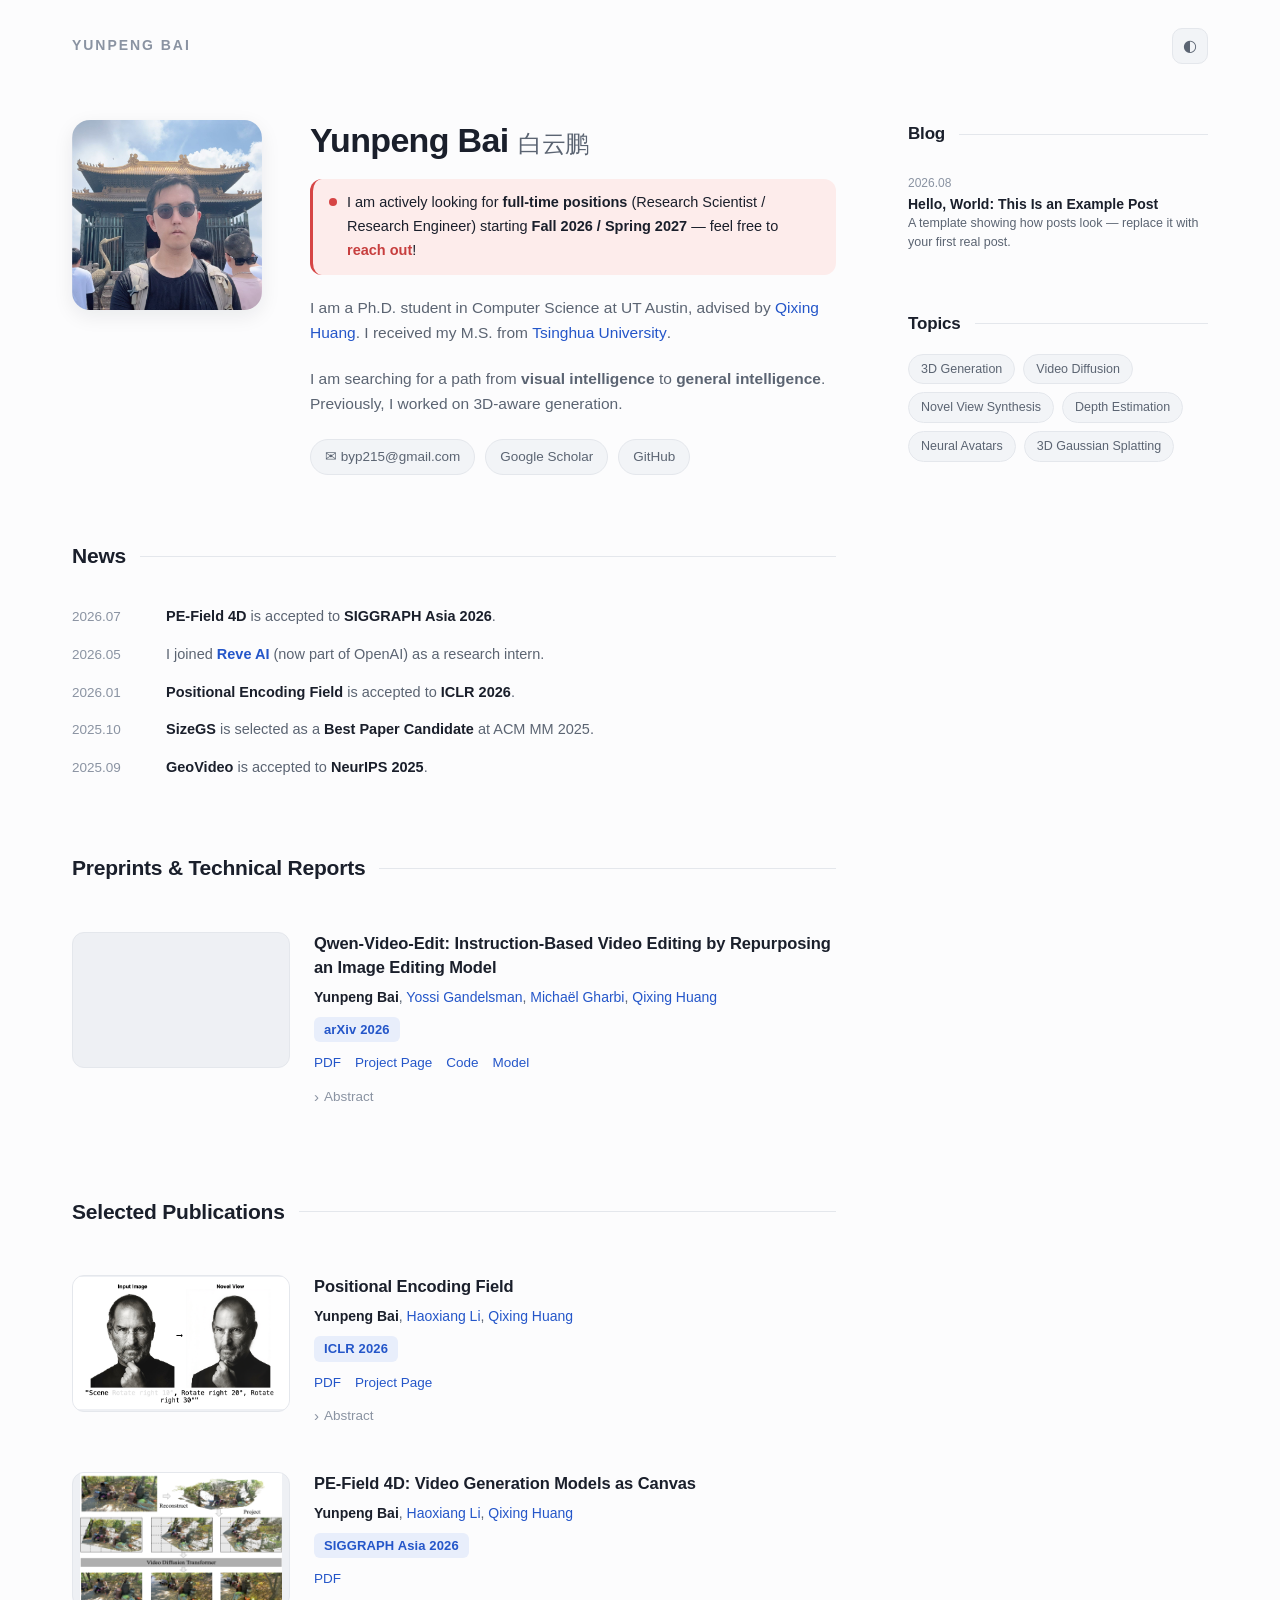
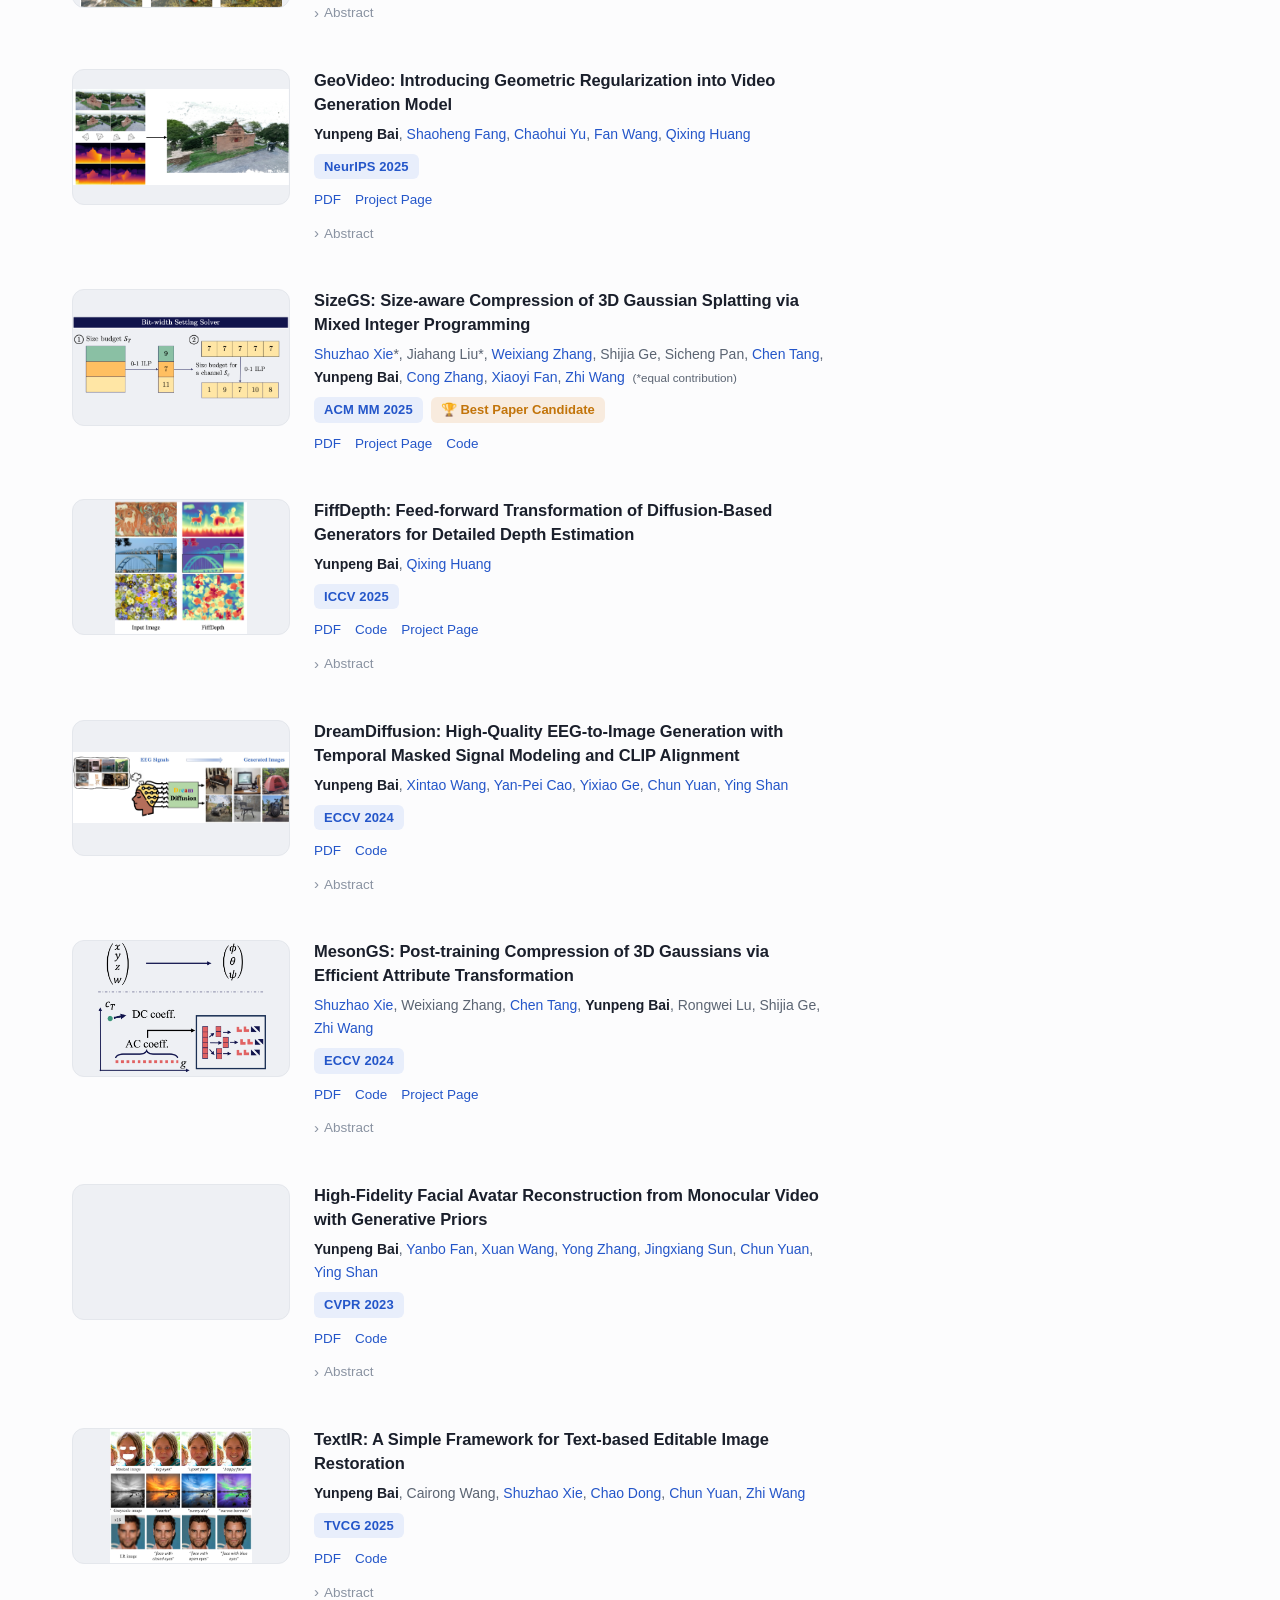
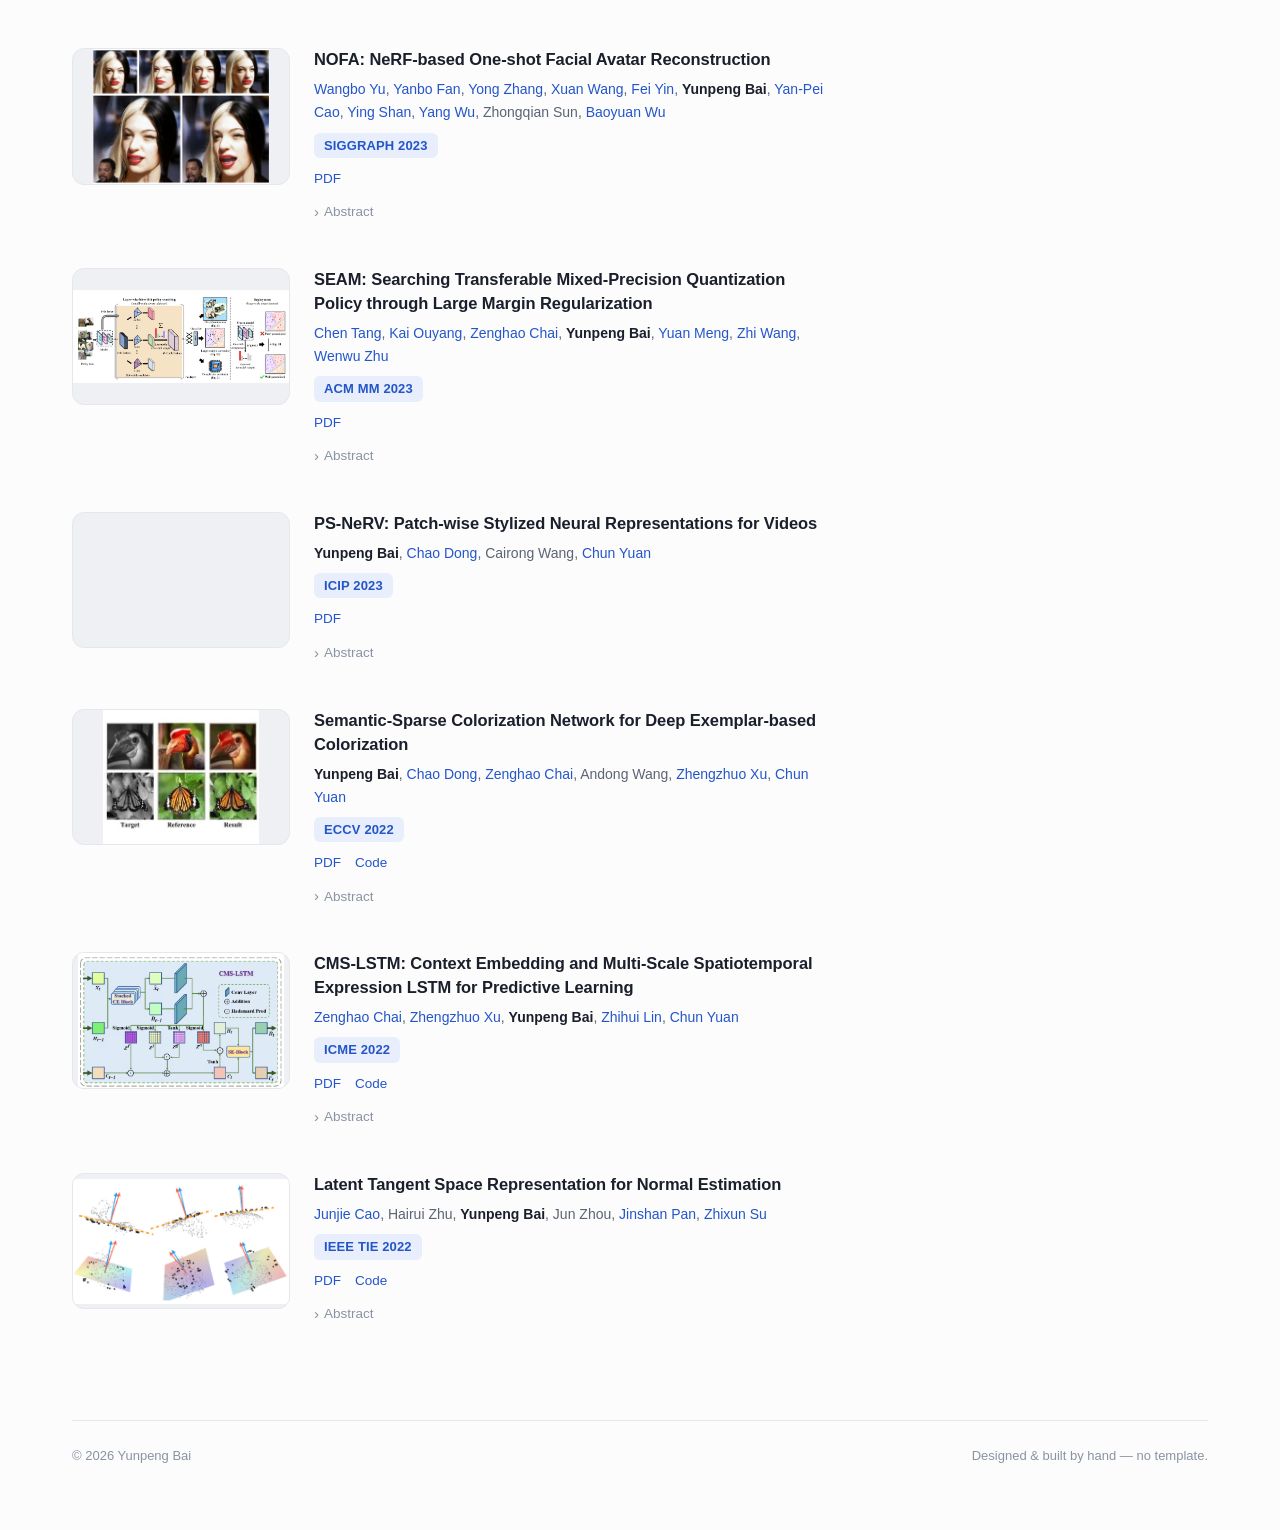
==== commit 2a341337: "Add files via upload" ====
--- a/index.html
+++ b/index.html
@@ -86,6 +86,35 @@
       </ul>
     </section>
 
+    <!-- ================= Technical Reports ================= -->
+    <section id="reports">
+      <h2 class="section-title">Preprints &amp; Technical Reports</h2>
+
+      <article class="pub">
+        <div class="pub-thumb">
+          <video playsinline autoplay loop muted preload="metadata">
+            <source src="images/x_demo_full.mp4">
+          </video>
+        </div>
+        <div class="pub-body">
+          <h3 class="pub-title"><a href="https://arxiv.org/abs/2608.14790">Qwen-Video-Edit: Instruction-Based Video Editing by Repurposing an Image Editing Model</a></h3>
+          <p class="pub-authors"><span class="me">Yunpeng Bai</span>, <a href="https://yossigandelsman.github.io/">Yossi Gandelsman</a>, <a href="https://mgharbi.com/">Michaël Gharbi</a>, <a href="https://www.cs.utexas.edu/~huangqx/">Qixing Huang</a></p>
+          <p class="pub-venue"><span class="venue-tag">arXiv 2026</span></p>
+          <p class="pub-links">
+            <a href="https://arxiv.org/abs/2608.14790">PDF</a>
+            <a href="https://yunpeng1998.github.io/Qwen-Video-Edit-Page/">Project Page</a>
+            <a href="https://github.com/yunpeng1998/Qwen-Video-Edit">Code</a>
+            <a href="https://huggingface.co/yunpeng1998/Qwen-Video-Edit">Model</a>
+          </p>
+          <details class="pub-abstract">
+            <summary>Abstract</summary>
+            <p>We show that a strong instruction-based image editing model can edit videos by operating directly on video-VAE latents. Starting from Qwen-Image-Edit, we arrange the latent frames of a Wan 2.1 video VAE as tiles of one large virtual image, reuse the editor's image positional encoding for every tile, and bridge the two latent spaces with a pair of lightweight input/output projections warm-started from the editor's own patchify and unpatchify layers. The system is fine-tuned on the public Ditto-1M editing triplets, with a few denoising steps of Wan 2.2 as an optional temporal enhancer. Our results suggest that per-frame video latents remain close enough to the image domain that mature image editing priors transfer with minimal adaptation.</p>
+          </details>
+        </div>
+      </article>
+
+    </section>
+
     <!-- ================= Publications ================= -->
     <section id="publications">
       <h2 class="section-title">Selected Publications</h2>
--- a/stylesheet.css
+++ b/stylesheet.css
@@ -280,6 +280,11 @@
 
 .news-list .what b { color: var(--text); font-weight: 600; }
 
+.news-list .what a,
+.news-list .what a b { color: var(--accent); }
+
+.news-list .what a:hover { text-decoration: underline; opacity: 1; }
+
 /* ---------- publications ---------- */
 
 .pub {
